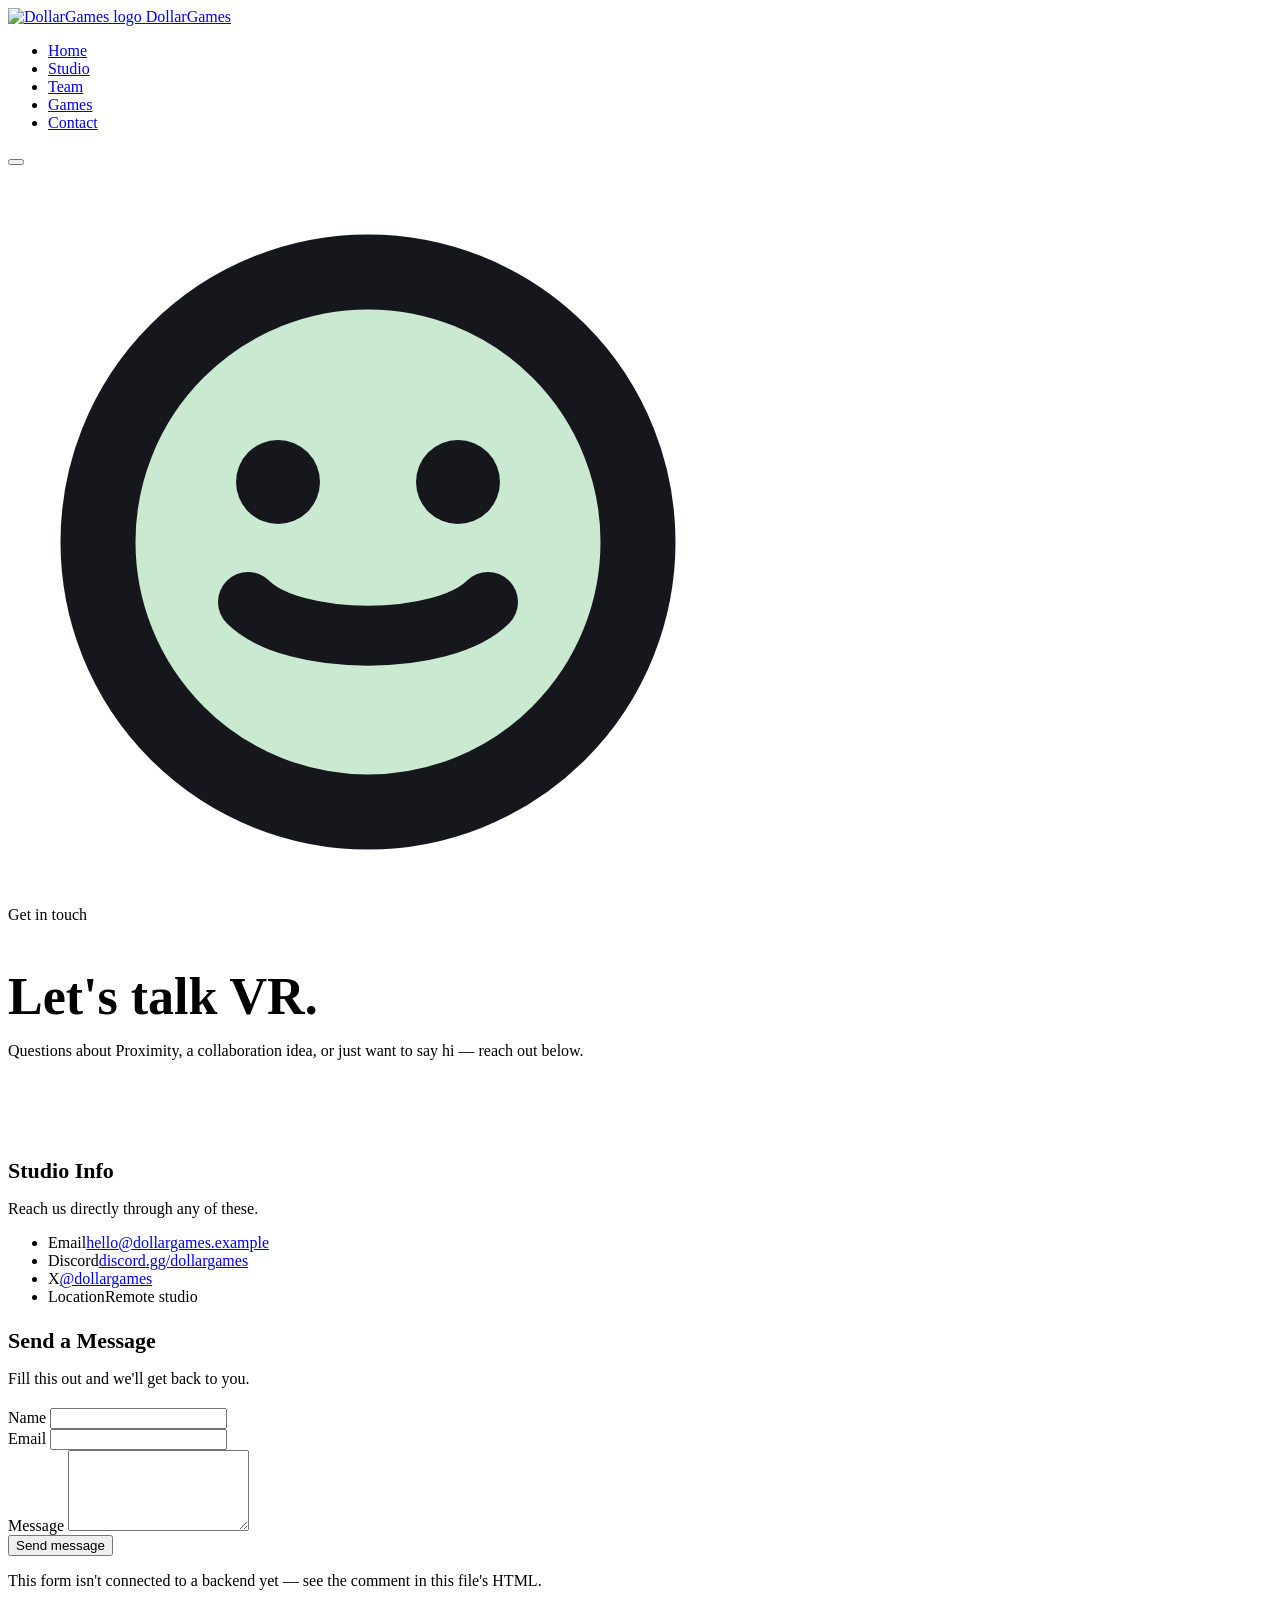
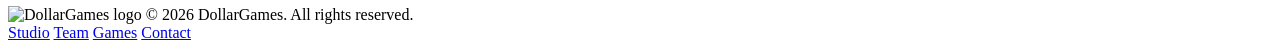
==== contact.html @ 0a0d00e3 "Add files via upload" ====
<!DOCTYPE html>
<html lang="en">
<head>
<meta charset="UTF-8" />
<meta name="viewport" content="width=device-width, initial-scale=1.0" />
<title>Contact — DollarGames</title>
<meta name="description" content="Get in touch with DollarGames." />
<link rel="icon" href="assets/images/logo.png" />

<link rel="preconnect" href="https://fonts.googleapis.com">
<link rel="preconnect" href="https://fonts.gstatic.com" crossorigin>
<link href="https://fonts.googleapis.com/css2?family=Archivo+Black&family=IBM+Plex+Mono:wght@400;600&family=Inter:wght@400;500;600&display=swap" rel="stylesheet">

<link rel="stylesheet" href="css/style.css" />
</head>
<body>

<svg width="0" height="0" style="position:absolute">
  <filter id="wobble">
    <feTurbulence type="fractalNoise" baseFrequency="0.012" numOctaves="2" result="noise" seed="4" />
    <feDisplacementMap in="SourceGraphic" in2="noise" scale="4" />
  </filter>
</svg>

<header class="site-header wobble">
  <div class="container">
    <a href="index.html" class="brand">
      <img src="assets/images/logo.png" alt="DollarGames logo" />
      <span>DollarGames</span>
    </a>
    <nav class="main-nav" aria-label="Primary">
      <ul>
        <li><a href="index.html#hero">Home</a></li>
        <li><a href="index.html#studio">Studio</a></li>
        <li><a href="index.html#team">Team</a></li>
        <li><a href="index.html#games">Games</a></li>
        <li><a href="contact.html" class="active">Contact</a></li>
      </ul>
    </nav>
    <button class="nav-toggle" aria-label="Toggle menu" aria-expanded="false">
      <span></span>
    </button>
  </div>
</header>

<section class="hero" style="padding-bottom:60px;">
  <div class="container" style="display:block; max-width: 720px;">
    <p class="eyebrow">
      <svg class="doodle-smile" viewBox="0 0 24 24" fill="none"><circle cx="12" cy="12" r="9" fill="#C9EAD1" stroke="#15171C" stroke-width="2.5"/><circle cx="9" cy="10" r="1.4" fill="#15171C"/><circle cx="15" cy="10" r="1.4" fill="#15171C"/><path d="M8 14c1.5 1.5 6.5 1.5 8 0" stroke="#15171C" stroke-width="2" stroke-linecap="round"/></svg>
      Get in touch
    </p>
    <h1 style="font-size:clamp(34px,5vw,52px); margin-bottom:16px;">Let's talk <span class="highlight">VR</span>.</h1>
    <p class="lede">Questions about Proximity, a collaboration idea, or just want to say hi — reach out below.</p>
  </div>
</section>

<section class="section" style="padding-top:0;">
  <div class="container">
    <div class="contact-grid">

      <!-- Contact details — replace with your studio's real info -->
      <div class="contact-card wobble reveal">
        <h3 style="font-family:var(--font-display); font-size:22px; margin-bottom:6px;">Studio Info</h3>
        <p style="color:var(--ink-soft); margin-bottom:10px;">Reach us directly through any of these.</p>
        <ul class="contact-list">
          <li><span class="label">Email</span><a href="mailto:hello@dollargames.example">hello@dollargames.example</a></li>
          <li><span class="label">Discord</span><a href="#">discord.gg/dollargames</a></li>
          <li><span class="label">X</span><a href="#">@dollargames</a></li>
          <li><span class="label">Location</span><span>Remote studio</span></li>
        </ul>
      </div>

      <!-- Contact form — see note below on connecting a real backend -->
      <div class="contact-card wobble reveal">
        <h3 style="font-family:var(--font-display); font-size:22px; margin-bottom:6px;">Send a Message</h3>
        <p style="color:var(--ink-soft); margin-bottom:20px;">Fill this out and we'll get back to you.</p>

        <!--
          GitHub Pages only serves static files — this form has no
          server to submit to yet. To make it actually deliver
          messages, sign up for a free form backend (e.g. Formspree,
          Getform, Web3Forms) and set the action below to the URL
          they give you, for example:

            <form id="contact-form" action="https://formspree.io/f/yourID" method="POST">

          Until then, the form just shows a confirmation message
          (see js/script.js).
        -->
        <form id="contact-form">
          <div class="form-field">
            <label for="name">Name</label>
            <input id="name" name="name" type="text" required />
          </div>
          <div class="form-field">
            <label for="email">Email</label>
            <input id="email" name="email" type="email" required />
          </div>
          <div class="form-field">
            <label for="message">Message</label>
            <textarea id="message" name="message" rows="5" required></textarea>
          </div>
          <button type="submit" class="btn">Send message</button>
          <p class="form-note">This form isn't connected to a backend yet — see the comment in this file's HTML.</p>
        </form>
      </div>

    </div>
  </div>
</section>

<footer class="site-footer">
  <div class="container">
    <div class="footer-brand">
      <img src="assets/images/logo.png" alt="DollarGames logo" />
      <span>&copy; <span id="year"></span> DollarGames. All rights reserved.</span>
    </div>
    <nav class="footer-links" aria-label="Footer">
      <a href="index.html#studio">Studio</a>
      <a href="index.html#team">Team</a>
      <a href="index.html#games">Games</a>
      <a href="contact.html">Contact</a>
    </nav>
  </div>
</footer>

<script src="js/script.js"></script>
<script>document.getElementById("year").textContent = new Date().getFullYear();</script>
</body>
</html>
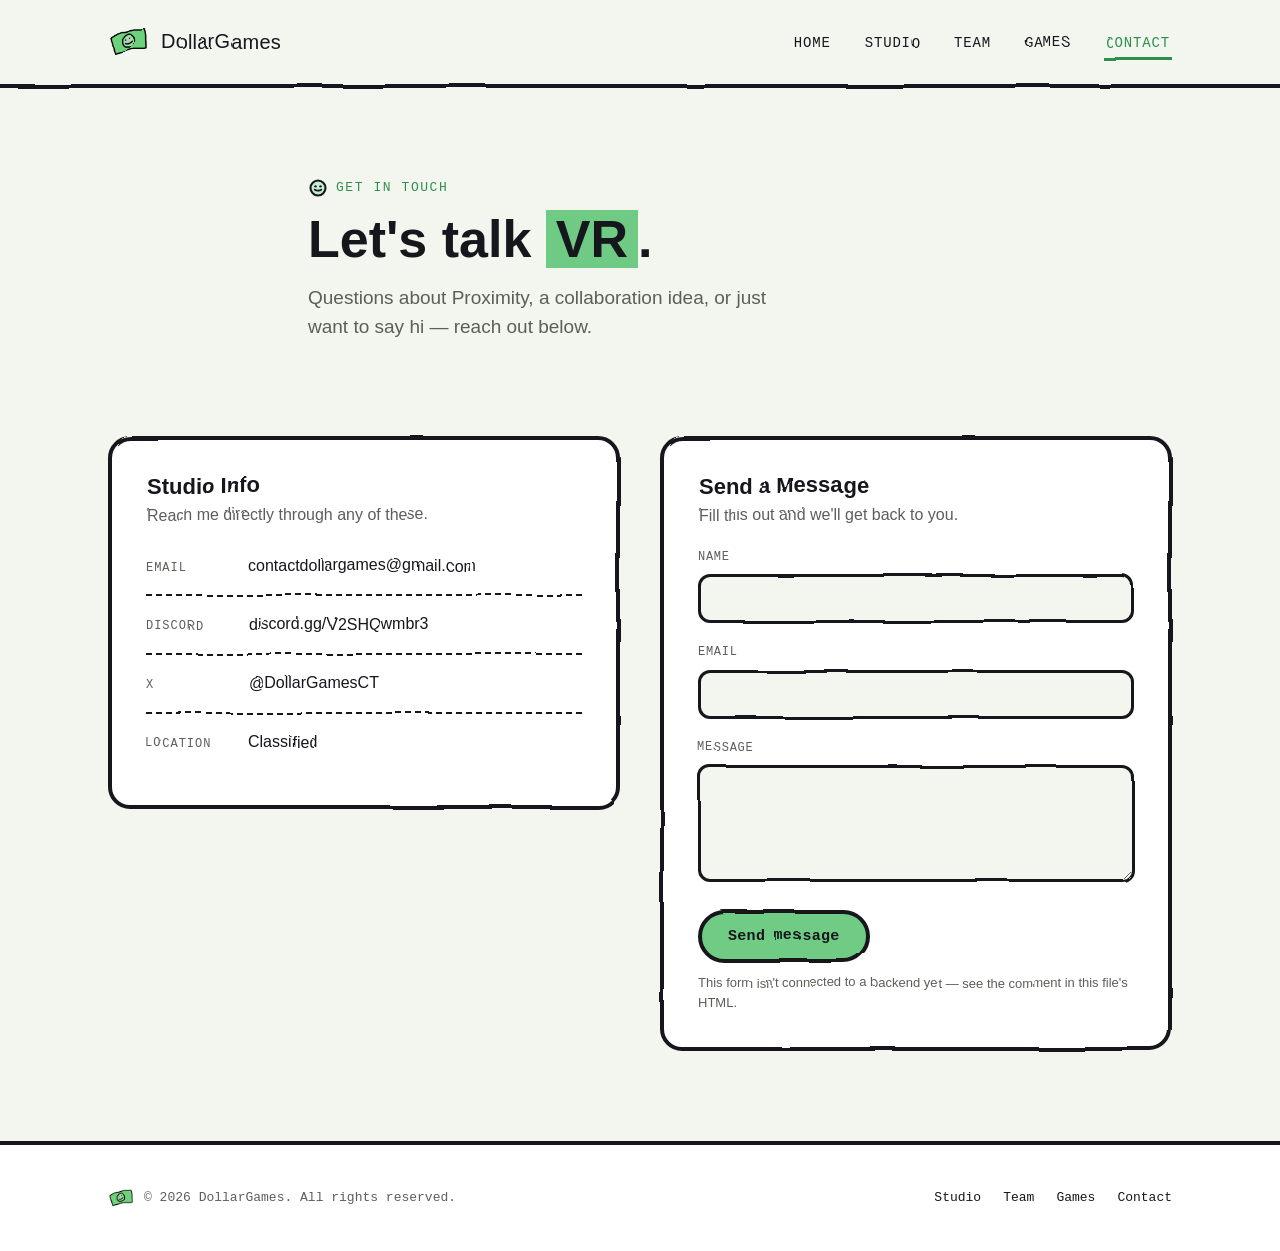
==== commit c2c7ecf5: "Update contact.html" ====
--- a/contact.html
+++ b/contact.html
@@ -61,12 +61,12 @@
       <!-- Contact details — replace with your studio's real info -->
       <div class="contact-card wobble reveal">
         <h3 style="font-family:var(--font-display); font-size:22px; margin-bottom:6px;">Studio Info</h3>
-        <p style="color:var(--ink-soft); margin-bottom:10px;">Reach us directly through any of these.</p>
+        <p style="color:var(--ink-soft); margin-bottom:10px;">Reach me directly through any of these.</p>
         <ul class="contact-list">
-          <li><span class="label">Email</span><a href="mailto:hello@dollargames.example">hello@dollargames.example</a></li>
-          <li><span class="label">Discord</span><a href="#">discord.gg/dollargames</a></li>
-          <li><span class="label">X</span><a href="#">@dollargames</a></li>
-          <li><span class="label">Location</span><span>Remote studio</span></li>
+          <li><span class="label">Email</span><a href="mailto:hello@dollargames.example">contactdollargames@gmail.com</a></li>
+          <li><span class="label">Discord</span><a href="#">discord.gg/V2SHQwmbr3</a></li>
+          <li><span class="label">X</span><a href="#">@DollarGamesCT</a></li>
+          <li><span class="label">Location</span><span>Classified</span></li>
         </ul>
       </div>
 
--- a/css/style.css
+++ b/css/style.css
@@ -0,0 +1,465 @@
+/* ==========================================================================
+   DollarGames — Stylesheet
+   --------------------------------------------------------------------------
+   HOW TO RESTYLE THIS SITE
+   Every color, font, and spacing value the site uses lives in the :root
+   block right below. Change a value there and it updates everywhere.
+   ========================================================================== */
+
+:root {
+  /* ---- Colors (edit these to reskin the whole site) ---- */
+  --paper: #f2f6ee;          /* page background */
+  --paper-raised: #ffffff;   /* card background */
+  --ink: #15171c;            /* headings, outlines, body text */
+  --ink-soft: #5b5f58;       /* secondary / muted text */
+  --bill-green: #6fcb84;     /* primary brand green (from the logo) */
+  --bill-green-deep: #2f8f4e;/* deep green — buttons, hovers */
+  --mint-pale: #c9ead1;      /* pale green fill, tags, highlights */
+  --volt-violet: #7c5cff;    /* accent — links, VR/tech highlights */
+  --violet-pale: #e4dbff;    /* pale violet fill */
+
+  /* ---- Type (edit the family names to change fonts site-wide) ---- */
+  --font-display: "Archivo Black", "Arial Black", sans-serif;
+  --font-body: "Inter", -apple-system, BlinkMacSystemFont, sans-serif;
+  --font-mono: "IBM Plex Mono", "Courier New", monospace;
+
+  /* ---- Layout ---- */
+  --max-width: 1120px;
+  --radius: 22px;
+  --border: 4px;
+}
+
+/* ---------------------------------- Reset -------------------------------- */
+* { box-sizing: border-box; }
+html { scroll-behavior: smooth; }
+body {
+  margin: 0;
+  background: var(--paper);
+  color: var(--ink);
+  font-family: var(--font-body);
+  line-height: 1.55;
+  -webkit-font-smoothing: antialiased;
+}
+img { max-width: 100%; display: block; }
+a { color: inherit; text-decoration: none; }
+ul { margin: 0; padding: 0; list-style: none; }
+h1, h2, h3 { font-family: var(--font-display); line-height: 1.05; margin: 0; }
+p { margin: 0; }
+section { position: relative; }
+
+/* Respect reduced-motion preferences */
+@media (prefers-reduced-motion: reduce) {
+  html { scroll-behavior: auto; }
+  * { animation-duration: 0.001ms !important; transition-duration: 0.001ms !important; }
+}
+
+/* -------------------------- Signature: wobble edge ------------------------
+   A single SVG filter (defined once per page, see the hidden <svg> in the
+   HTML) is applied to cards, buttons and the nav bar so their borders read
+   as hand-drawn ink strokes, echoing the DollarGames logo's linework.
+   --------------------------------------------------------------------- */
+.wobble { filter: url(#wobble); }
+
+.container {
+  width: 100%;
+  max-width: var(--max-width);
+  margin: 0 auto;
+  padding: 0 28px;
+}
+
+.eyebrow {
+  font-family: var(--font-mono);
+  font-size: 13px;
+  letter-spacing: 0.12em;
+  text-transform: uppercase;
+  color: var(--bill-green-deep);
+  display: inline-flex;
+  align-items: center;
+  gap: 8px;
+  margin-bottom: 14px;
+}
+.eyebrow .doodle-smile { width: 20px; height: 20px; }
+
+/* ------------------------------- Buttons -------------------------------- */
+.btn {
+  font-family: var(--font-mono);
+  font-weight: 600;
+  font-size: 15px;
+  letter-spacing: 0.02em;
+  display: inline-flex;
+  align-items: center;
+  gap: 8px;
+  padding: 14px 26px;
+  border: var(--border) solid var(--ink);
+  border-radius: 999px;
+  background: var(--bill-green);
+  color: var(--ink);
+  cursor: pointer;
+  transition: transform 0.15s ease, background 0.15s ease;
+}
+.btn:hover { transform: translate(-2px, -2px); background: var(--mint-pale); }
+.btn:active { transform: translate(0, 0); }
+.btn.btn-ghost { background: transparent; }
+.btn.btn-violet { background: var(--volt-violet); color: #fff; }
+.btn.btn-violet:hover { background: #6a49f0; }
+
+/* --------------------------------- Header -------------------------------- */
+.site-header {
+  position: sticky;
+  top: 0;
+  z-index: 50;
+  background: var(--paper);
+  border-bottom: var(--border) solid var(--ink);
+}
+.site-header .container {
+  display: flex;
+  align-items: center;
+  justify-content: space-between;
+  height: 84px;
+}
+.brand {
+  display: flex;
+  align-items: center;
+  gap: 12px;
+  font-family: var(--font-display);
+  font-size: 20px;
+  letter-spacing: 0.01em;
+}
+.brand img { width: 42px; height: 42px; object-fit: contain; }
+
+.main-nav ul { display: flex; gap: 30px; }
+.main-nav a {
+  font-family: var(--font-mono);
+  font-size: 14px;
+  text-transform: uppercase;
+  letter-spacing: 0.06em;
+  padding: 6px 2px;
+  border-bottom: 3px solid transparent;
+  transition: border-color 0.15s ease, color 0.15s ease;
+}
+.main-nav a:hover,
+.main-nav a.active { border-color: var(--bill-green-deep); color: var(--bill-green-deep); }
+
+.nav-toggle {
+  display: none;
+  border: var(--border) solid var(--ink);
+  border-radius: 12px;
+  background: var(--paper-raised);
+  width: 46px;
+  height: 46px;
+  align-items: center;
+  justify-content: center;
+  cursor: pointer;
+}
+.nav-toggle span,
+.nav-toggle span::before,
+.nav-toggle span::after {
+  content: "";
+  display: block;
+  width: 20px;
+  height: 3px;
+  background: var(--ink);
+  position: relative;
+  transition: transform 0.2s ease, opacity 0.2s ease;
+}
+.nav-toggle span::before { position: absolute; top: -7px; }
+.nav-toggle span::after { position: absolute; top: 7px; }
+
+/* ---------------------------------- Hero --------------------------------- */
+.hero {
+  padding: 90px 0 100px;
+  overflow: hidden;
+}
+.hero .container {
+  display: grid;
+  grid-template-columns: 1.1fr 0.9fr;
+  gap: 56px;
+  align-items: center;
+}
+.hero h1 {
+  font-size: clamp(40px, 5.4vw, 68px);
+  margin-bottom: 22px;
+}
+.hero h1 .highlight {
+  background: var(--bill-green);
+  padding: 0 10px;
+  box-decoration-break: clone;
+  -webkit-box-decoration-break: clone;
+}
+.hero p.lede {
+  font-size: 19px;
+  color: var(--ink-soft);
+  max-width: 46ch;
+  margin-bottom: 34px;
+}
+.hero-actions { display: flex; gap: 16px; flex-wrap: wrap; }
+
+.hero-art {
+  position: relative;
+  display: flex;
+  align-items: center;
+  justify-content: center;
+}
+.hero-art img {
+  width: 100%;
+  max-width: 420px;
+  border: var(--border) solid var(--ink);
+  border-radius: var(--radius);
+  background: var(--bill-green);
+  padding: 30px;
+  transform: rotate(-3deg);
+}
+.hero-art .tag-float {
+  position: absolute;
+  font-family: var(--font-mono);
+  font-size: 13px;
+  background: var(--paper-raised);
+  border: 3px solid var(--ink);
+  border-radius: 999px;
+  padding: 8px 16px;
+}
+.hero-art .tag-float.t1 { top: 6%; right: -4%; transform: rotate(6deg); }
+.hero-art .tag-float.t2 { bottom: 4%; left: -6%; transform: rotate(-5deg); }
+
+/* -------------------------------- Sections ------------------------------- */
+.section { padding: 90px 0; }
+.section-head { max-width: 640px; margin-bottom: 52px; }
+.section-head h2 { font-size: clamp(30px, 4vw, 42px); margin-bottom: 16px; }
+.section-head p { color: var(--ink-soft); font-size: 17px; }
+
+.section-alt { background: var(--paper-raised); border-top: var(--border) solid var(--ink); border-bottom: var(--border) solid var(--ink); }
+
+/* ---------------------------------- Studio -------------------------------- */
+.tool-grid {
+  display: grid;
+  grid-template-columns: repeat(2, 1fr);
+  gap: 28px;
+}
+.tool-card {
+  border: var(--border) solid var(--ink);
+  border-radius: var(--radius);
+  padding: 32px;
+  background: var(--paper);
+  position: relative;
+}
+.tool-card.is-specialty { background: var(--mint-pale); }
+.tool-card .ribbon {
+  position: absolute;
+  top: -16px;
+  right: 24px;
+  background: var(--volt-violet);
+  color: #fff;
+  font-family: var(--font-mono);
+  font-size: 12px;
+  letter-spacing: 0.08em;
+  text-transform: uppercase;
+  padding: 6px 14px;
+  border-radius: 999px;
+  border: 3px solid var(--ink);
+}
+.tool-card h3 { font-size: 24px; margin-bottom: 10px; }
+.tool-card p { color: var(--ink-soft); margin-bottom: 18px; }
+.tool-card ul li {
+  display: flex;
+  align-items: center;
+  gap: 10px;
+  font-family: var(--font-mono);
+  font-size: 14px;
+  margin-bottom: 8px;
+}
+.tool-card ul li .doodle-smile { width: 18px; height: 18px; flex: none; }
+
+/* --------------------------------- Team ---------------------------------- */
+.team-grid {
+  display: grid;
+  grid-template-columns: repeat(3, 1fr);
+  gap: 28px;
+}
+.dev-card {
+  border: var(--border) solid var(--ink);
+  border-radius: var(--radius);
+  background: var(--paper-raised);
+  overflow: hidden;
+  transition: transform 0.15s ease;
+}
+.dev-card:hover { transform: translateY(-6px); }
+.dev-card .avatar { border-bottom: var(--border) solid var(--ink); aspect-ratio: 1 / 1; }
+.dev-card .avatar img { width: 100%; height: 100%; object-fit: cover; }
+.dev-card .dev-info { padding: 20px 22px 24px; }
+.dev-card h3 { font-size: 19px; margin-bottom: 4px; }
+.dev-card .role { font-family: var(--font-mono); font-size: 13px; color: var(--bill-green-deep); text-transform: uppercase; letter-spacing: 0.05em; margin-bottom: 12px; }
+.dev-card p.bio { color: var(--ink-soft); font-size: 14.5px; margin-bottom: 14px; }
+.dev-card .dev-tags { display: flex; gap: 8px; flex-wrap: wrap; }
+.dev-card .dev-tags span {
+  font-family: var(--font-mono);
+  font-size: 11.5px;
+  background: var(--mint-pale);
+  border: 2px solid var(--ink);
+  border-radius: 999px;
+  padding: 4px 10px;
+}
+
+/* --------------------------------- Games --------------------------------- */
+.games-grid {
+  display: grid;
+  grid-template-columns: repeat(2, 1fr);
+  gap: 32px;
+}
+.game-card {
+  border: var(--border) solid var(--ink);
+  border-radius: var(--radius);
+  background: var(--paper-raised);
+  overflow: hidden;
+  display: flex;
+  flex-direction: column;
+}
+.game-card .cover {
+  aspect-ratio: 3 / 2;
+  border-bottom: var(--border) solid var(--ink);
+  position: relative;
+  overflow: hidden;
+}
+.game-card .cover img { width: 100%; height: 100%; object-fit: cover; }
+.game-card .game-info { padding: 26px 26px 30px; flex: 1; display: flex; flex-direction: column; }
+.game-card h3 { font-size: 26px; margin-bottom: 10px; }
+.game-card p.desc { color: var(--ink-soft); margin-bottom: 18px; flex: 1; }
+.game-card .game-tags { display: flex; gap: 8px; flex-wrap: wrap; margin-bottom: 4px; }
+.game-card .game-tags span {
+  font-family: var(--font-mono);
+  font-size: 11.5px;
+  background: var(--violet-pale);
+  border: 2px solid var(--ink);
+  border-radius: 999px;
+  padding: 4px 10px;
+}
+
+/* Coming Soon card: blurred backdrop image + centered badge */
+.game-card.is-soon .cover { position: relative; }
+.game-card.is-soon .cover img {
+  filter: blur(9px) saturate(1.1);
+  transform: scale(1.12); /* avoid blurred edge showing through */
+}
+.game-card.is-soon .cover::after {
+  content: "";
+  position: absolute;
+  inset: 0;
+  background: rgba(21, 23, 28, 0.28);
+}
+.soon-badge {
+  position: absolute;
+  top: 50%;
+  left: 50%;
+  transform: translate(-50%, -50%) rotate(-4deg);
+  background: var(--paper-raised);
+  border: var(--border) solid var(--ink);
+  border-radius: 999px;
+  padding: 14px 30px;
+  font-family: var(--font-display);
+  font-size: 20px;
+  letter-spacing: 0.02em;
+  z-index: 2;
+}
+
+/* --------------------------------- Contact -------------------------------- */
+.contact-grid {
+  display: grid;
+  grid-template-columns: 1fr 1fr;
+  gap: 40px;
+  align-items: start;
+}
+.contact-card {
+  border: var(--border) solid var(--ink);
+  border-radius: var(--radius);
+  background: var(--paper-raised);
+  padding: 34px;
+}
+.contact-list li {
+  display: flex;
+  align-items: baseline;
+  gap: 12px;
+  padding: 16px 0;
+  border-bottom: 2px dashed var(--ink);
+}
+.contact-list li:last-child { border-bottom: none; }
+.contact-list .label {
+  font-family: var(--font-mono);
+  font-size: 12px;
+  text-transform: uppercase;
+  letter-spacing: 0.08em;
+  color: var(--ink-soft);
+  width: 90px;
+  flex: none;
+}
+.contact-list a:hover { color: var(--bill-green-deep); }
+
+.form-field { margin-bottom: 20px; }
+.form-field label {
+  display: block;
+  font-family: var(--font-mono);
+  font-size: 12px;
+  text-transform: uppercase;
+  letter-spacing: 0.06em;
+  margin-bottom: 8px;
+  color: var(--ink-soft);
+}
+.form-field input,
+.form-field textarea {
+  width: 100%;
+  font-family: var(--font-body);
+  font-size: 15px;
+  padding: 13px 16px;
+  border: 3px solid var(--ink);
+  border-radius: 12px;
+  background: var(--paper);
+  color: var(--ink);
+  resize: vertical;
+}
+.form-field input:focus,
+.form-field textarea:focus {
+  outline: 3px solid var(--volt-violet);
+  outline-offset: 1px;
+}
+.form-note { font-size: 13px; color: var(--ink-soft); margin-top: 10px; }
+
+/* --------------------------------- Footer --------------------------------- */
+.site-footer {
+  border-top: var(--border) solid var(--ink);
+  padding: 40px 0;
+  background: var(--paper-raised);
+}
+.site-footer .container {
+  display: flex;
+  align-items: center;
+  justify-content: space-between;
+  flex-wrap: wrap;
+  gap: 16px;
+}
+.footer-brand { display: flex; align-items: center; gap: 10px; font-family: var(--font-mono); font-size: 13px; color: var(--ink-soft); }
+.footer-brand img { width: 26px; height: 26px; }
+.footer-links { display: flex; gap: 22px; }
+.footer-links a { font-family: var(--font-mono); font-size: 13px; }
+.footer-links a:hover { color: var(--bill-green-deep); }
+
+/* Reveal-on-scroll (subtle, respects reduced motion) */
+.reveal { opacity: 0; transform: translateY(18px); transition: opacity 0.5s ease, transform 0.5s ease; }
+.reveal.is-visible { opacity: 1; transform: translateY(0); }
+
+/* ---------------------------------- Responsive ---------------------------- */
+@media (max-width: 920px) {
+  .hero .container { grid-template-columns: 1fr; }
+  .hero-art { order: -1; }
+  .tool-grid { grid-template-columns: 1fr; }
+  .team-grid { grid-template-columns: repeat(2, 1fr); }
+  .games-grid { grid-template-columns: 1fr; }
+  .contact-grid { grid-template-columns: 1fr; }
+}
+
+@media (max-width: 680px) {
+  .main-nav { position: fixed; inset: 84px 0 auto 0; background: var(--paper); border-bottom: var(--border) solid var(--ink); padding: 20px 28px 28px; transform: translateY(-120%); transition: transform 0.2s ease; }
+  .main-nav.open { transform: translateY(0); }
+  .main-nav ul { flex-direction: column; gap: 18px; }
+  .nav-toggle { display: flex; }
+  .team-grid { grid-template-columns: 1fr; }
+  .hero { padding: 60px 0 70px; }
+  .section { padding: 64px 0; }
+}
